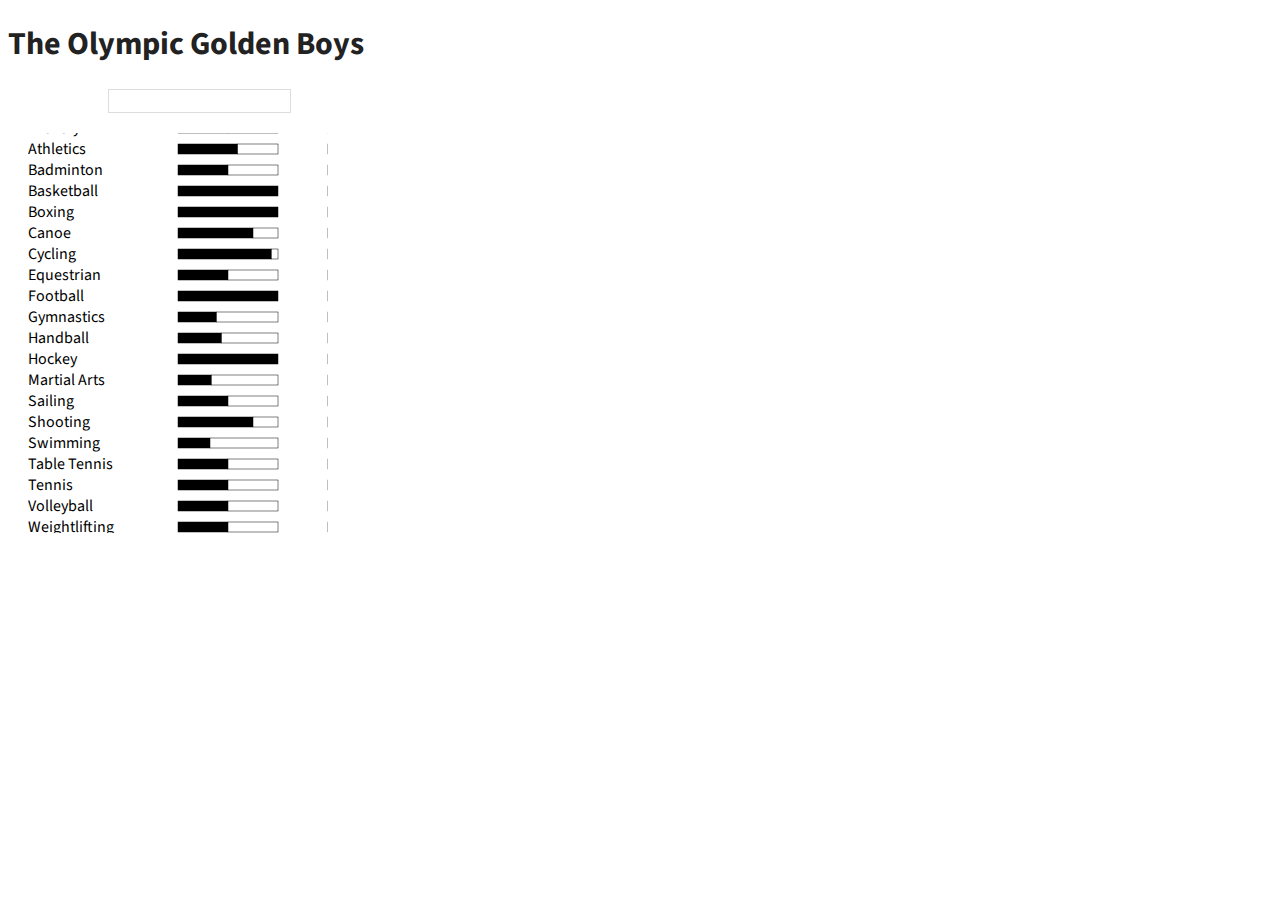
==== index.html @ 6d605896 "Included second bar chart" ====
<!DOCTYPE html>
<html>
<head>
    <link href='http://fonts.googleapis.com/css?family=Source+Sans+Pro:400,600,700' rel='stylesheet' type='text/css'>
    <link rel="stylesheet" href="style.css">
    <script src='lib/d3.min.js'></script>
    <meta charset='utf-8'>
    <title></title>
</head>
<body>
<h1>The Olympic Golden Boys</h1>

<div id="inputfield">
    <input type="text" name="fname"><br>
</div>

<div id="svgcontainer">
    <svg id="viz">
        <filter id="multiply-effect">
            <feBlend mode="multiply" in1="BackgroundImage"/>
        </filter>

    </svg>
</div>

<script>
    
    var x_gender = 150.; //position of first bar chart
    var x_repr = 300.; //position of second bar chart


    d3.csv('data/olympics_2012.csv', function(data) {

        // Given a value and the total return the percentage
        function percentage(value, total) {
            return d3.round((value / total) * 100, 2);
        }

        // Return percentage of females/males
        function fm_percentage(d, str) {
            var total = d.values.female + d.values.male;
            if (str=="f") {//returns female percentage
                value = d.values.female;
            }else if (str=="m"){//returns male percentage
                value = d.values.male;
            }
            return value / total * 100.;
        }                
        
        // Ugly code to return the athletes per bin
        function bin(values) {
            return (values.to20 + ' ' + values.to30 + ' ' + values.to40 + ' ' + values.to50 + ' ' + values.to60 + ' ' + values.to70 + ' ' + values.to80);
        }

        // Great work! We should see if we can refactor this to a case/switch statement to improve readability and performance if possible
        // TODO deal with the 'undefined' value
        function cluster(d) {

                    if (d.Sport.substr(0,3) == "Mod" || d.Sport.substr(0,3) == 'Ath' ||  d.Sport.substr(0,3) == 'Tri') {
                        return "Athletics";
                    }else if ( d.Sport.substr(0,3) == 'Cyc' ) {
                        return "Cycling";
                    }else if ( d.Sport.substr(0,3) == 'Can' ) {
                        return "Canoe";
                    }else if ( d.Sport.substr(0,3) == 'Div' || d.Sport.substr(0,3) == 'Wat' || d.Sport.substr(0,3) == 'Syn' || d.Sport.substr(0,4)=="Tram") {
                        return "Swimming";
                    }else if ( d.Sport.substr(0,3) == 'Tae' || d.Sport.substr(0,3) == 'Wre' || d.Sport.substr(0,3) == 'Jud') {
                        return "Martial Arts";
                    }else if ( d.Sport.substr(0,3) == 'Gym' ) {
                        return "Gymnastics";
                    }else if ( d.Sport.substr(0,5) == 'Beach' ) {
                        return "Volleyball";
                    }else{
                        return d.Sport;
                    }                

        }


        // we use this to set a default height for any horizontal bar, so we can change it in a single place
        var barHeight = 30;

        // We use this to set how wide the complete horizontal bar should be, again to change it in a single place
        var elementWidth = 200;

        // How many females?
        var sumFemale =  function(d){
           return d3.sum(d, function(c){
               return (c.Sex == 'F') ? 1 : 0
           })
        };

        // How many males?
        var sumMale =  function(d){
            return d3.sum(d, function(c){
                return (c.Sex == 'M') ? 1 : 0
            })
        };

        // How many gold medals?
       var sumGold =  function(d){
            return Math.round( 
                d3.sum(d, function(c){
                    return c.Gold;
                })
            )                                      
        };

        // How many silver medals?
       var sumSilver =  function(d){
            return Math.round( 
                d3.sum(d, function(c){
                    return c.Silver;
                })
            )                                      
        };  

        // How many bronze medals?
       var sumBronze =  function(d){
            return Math.round( 
                d3.sum(d, function(c){
                    return c.Bronze;
                })
            )                                      
                };                  

        // function to return the number of athletes with age between min and max as integers
        var ageBin = function(d, min, max) {
            return d3.sum(d, function(c){
                if (parseInt(c.Age) >= min && parseInt(c.Age) < max) {
                    return 1
                }
                else
                {
                    return 0
                }
            })
        };
        
        
        var country = 'Spain'; //for testing purposes, needs to be replaced by user choice
        
        
            
        // starting data, clustered and rolled up
        var sportData = d3.nest()
                .key(function (d) {
                    if (country == 'All') { //get data for all countries
                        var filter = 0;
                        return cluster(d);
                    }else { //get data for specific country
                        if (d.Country == country) {
                            return cluster(d);
                        }
                        else{ //return empty array
                            return "other";
                        }
                    }
                })
                .rollup(function (d) {
                    return {
                        female: sumFemale(d),
                        male: sumMale(d),
                        gold: sumGold(d),
                        silver: sumSilver(d),
                        bronze: sumBronze(d),
                        to20: ageBin(d, 10, 20),
                        to30: ageBin(d, 20, 30),
                        to40: ageBin(d, 30, 40),
                        to50: ageBin(d, 40, 50),
                        to60: ageBin(d, 50, 60),
                        to70: ageBin(d, 60, 70),
                        to80: ageBin(d, 70, 80),
                        athletes: d
                    }
                })
                .sortKeys(d3.ascending)
                .entries(data);
                
        function sum_athletes(d) { //sum athletes within sport
		      var sum = 0;
		      for(var i = 0; i < d.length; i++){
                  var nmale = d[i].values.male
                  var nfemale = d[i].values.female
                  if ( d[i].key != 'other') {
			         sum += nmale + nfemale; 
                  }
		      }
		      return sum;            
        }
                            
        var n_athletes = sum_athletes(sportData);

        function ratio_athletes(d) {
            var ratio =  ( d.values.female + d.values.male ) / n_athletes * 100.;
            return ratio;
        }

        // This function gets called every time we refilter the data
        function update( _data ) {

            // we use this to get the total size of the dataset
            // TODO this needs to update based on the selected country
            var totalAthletes = data.length;

            // The scale for the sex graph
            var scaleSex = d3.scale.linear()
                    .domain([0, 100])
                    .range([0, elementWidth]);

            // The scale for the age graph
            var scaleAge = d3.scale.linear()
                    .domain([10, 80])
                    .range([0, elementWidth]);

            // The scale for the sports presence
            var scalePresence = d3.scale.linear()
                    .domain([0, 100])
                    .range([0, elementWidth]);

            // initial selection
            var sports = d3.select('svg')
                    .selectAll('g')
                    .data(_data, function (d) {
                        return d.key;
                    })
                    

            // enter on initial selection
            // appends groups
            sports.enter()
                    .append('g')
                    .attr('transform', function (d, i) {
                        return ('translate(0,' + i * 21 + ')');
                    });

            
            //visualize male percentage rectangles
            sports.filter(function(d){
                        return (d.key != 'other')
                    })
                    .append("rect")
					.attr("width", function(d,i) { 
                        return fm_percentage(d, "m"); 
                    })
					.attr("height", 10)
					.attr("y", function(d,i) {
                        return -10;
                    })
					.attr("x", x_gender)
					.attr("fill", "black")
					.attr("stroke","black")
					.attr("stroke-width",0.5)
            
            //visualize female percentage rectangles
            sports.filter(function(d){
                        return (d.key != 'other')
                    })
                    .append("rect")
					.attr("width", function(d,i) { 
                        return fm_percentage(d, "f"); 
                    })
					.attr("height", 10)
					.attr("y", function(d,i) {
                        return -10;
                    })
					.attr("x", function(d) {
                        return x_gender + fm_percentage(d,"m");    
                    })
					.attr("fill", "white")
					.attr("stroke","black")
					.attr("stroke-width",0.5)     
            
                      
            
//----------- ADD BARS FOR ATHLETES REPRESENTATION ------
            //visualize percentage number of athletes
            sports.filter(function(d){
                        return (d.key != 'other')
                    })
                    .append("rect")
					.attr("width", function(d,i) { 
                        return ratio_athletes(d); 
                    })
					.attr("height", 10)
					.attr("y", function(d,i) {
                        return -10;
                    })
					.attr("x", x_repr)
					.attr("fill", "black")
					.attr("stroke","black")
					.attr("stroke-width",0.5)
            
            //visualize remaining bar for number of athletes
            sports.filter(function(d){
                        return (d.key != 'other')
                    })
                    .append("rect")
					.attr("width", function(d,i) { 
                        return 100 - ratio_athletes(d); 
                    })
					.attr("height", 10)
					.attr("y", function(d,i) {
                        return -10;
                    })
					.attr("x", function(d) {
                        return x_repr + ratio_athletes(d);    
                    })
					.attr("fill", "white")
					.attr("stroke","black")
					.attr("stroke-width",0.5)                 
             
//---------------------------------------------------------------------
//           // add the sports
            sports.filter(function(d){
                        return (d.key != 'other')
                    })
                    .append('text')
                    .text(function (d) {
                        return d.key;
                    });

            // add the female to male numbers
//            sports.append('text')
//                    .attr('x', '200')
//                    .text(function (d) {
//                        return (d.values.female + ' to ' + d.values.male);
//                    });

//            // add the total presence of the sport
//            sports.append('text')
//                    .attr('x', '400')
//                    .text(function (d) {
//                        return (d.values.athletes.length + ' of ' + totalAthletes + ' (' + percentage(d.values.athletes.length, totalAthletes) + ')' );
//                    });
//
//            // add the binned ages
//            sports.append('text')
//                    .attr('x', '600')
//                    .text(function (d) {
//                        return bin(d.values);
//                    });
//
//            // exit on initial selection
//            sports.exit()
//                    .remove();
        }

        // This actually draws our graph by triggering the update function
        // TODO wrap this in a binding to the user interface element, for selection to work
        update(sportData);
    });

</script>
</body>
</html>
---- style.css ----
/* general classes */

body{
	font-family: 'Source Sans Pro', sans-serif;
	color:#222;
}
.label{
	font-size: 12px;
	font-weight: 600;
}

.chart_title{
	font-size:14px;
	font-weight: 700;
	text-transform: uppercase;
	color: #222;
	opacity: 0.2;
}

input{
	border:1px solid #DDDDDD;
	height: 20px;
	margin-left:100px;
}

#svgcontainer {
    padding: 20px;
}

#viz{
	height:400px;
    width:960;
}

#medal_graph{
	width:960;
	height:200px;
}

/* barchart classes*/

.inner_label{
	fill: #fff;
	font-size: 12px;
}

.bar_val_male{
	fill: #96BBD6;
}

.bar_val_female{
	fill: #CC7FB2;
}

.bar_val_filled{
	fill: #7A7A7A;
}

.bar_val_empty{
	fill: #D3D3D3;
}

/* medal-chart */

.bronze_medal{
	fill: #8C753E;
	opacity: 0.7;
	filter: url(#multiply-effect);
}
.silver_medal{
	fill: #DBDBDB;
	opacity: 0.7;
	filter: url(#multiply-effect);
}
.gold_medal{
	fill: #FFCE00;
	opacity: 0.7;
	filter: url(#multiply-effect);
}

.bronze_total_label{
	fill: #8C753E;
	font-weight: bold;
	font-size:21px;
}

.silver_total_label{
	fill: #DBDBDB;
	font-weight: bold;
	font-size:21px;
}

.gold_total_label{
	fill: #FFCE00;
	font-weight: bold;
	font-size:21px;
}
/* bubble row classes */

.axis_label{
	font-size:10px;
	font-weight: bold;
	fill: #E2E2E2;
}

.axis_line, .axis_dot{
	 fill: #f2f2f2;
}

.country_circle{
	fill: #A2D0D6;
	opacity: 0.7;
	filter: url(#multiply-effect);
}
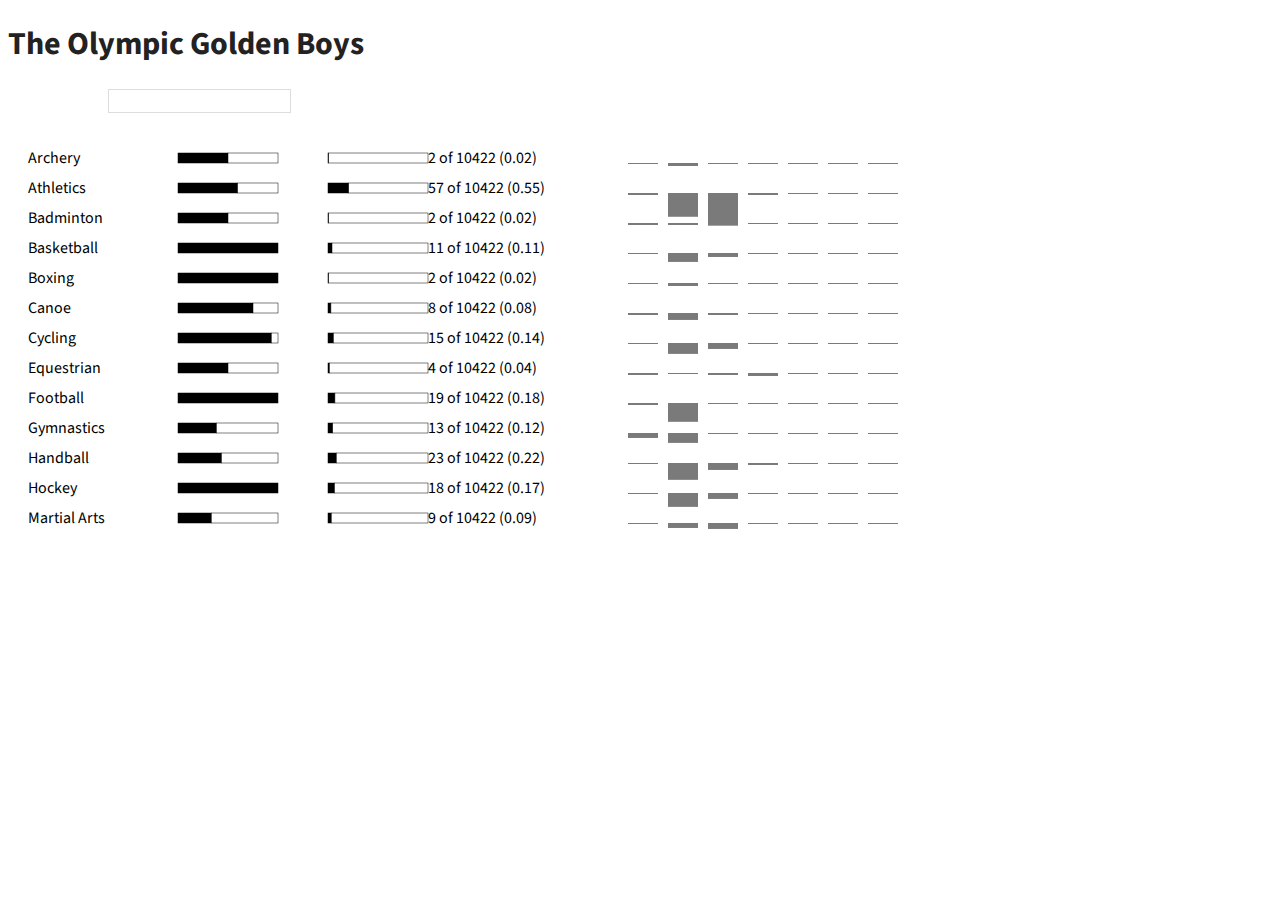
==== commit 0477064d: "Merge remote-tracking branch 'origin/Claudios_branch' into Agebins" ====
--- a/index.html
+++ b/index.html
@@ -49,7 +49,8 @@
         
         // Ugly code to return the athletes per bin
         function bin(values) {
-            return (values.to20 + ' ' + values.to30 + ' ' + values.to40 + ' ' + values.to50 + ' ' + values.to60 + ' ' + values.to70 + ' ' + values.to80);
+            var array = [values.to20, values.to30, values.to40, values.to50, values.to60, values.to70, values.to80];
+            return array;
         }
 
         // Great work! We should see if we can refactor this to a case/switch statement to improve readability and performance if possible
@@ -82,6 +83,11 @@
 
         // We use this to set how wide the complete horizontal bar should be, again to change it in a single place
         var elementWidth = 200;
+
+        // We use this to set how wide each age bin should be
+        var binWidth = 30;
+
+        var chartHeight = 500;
 
         // How many females?
         var sumFemale =  function(d){
@@ -195,6 +201,12 @@
             var ratio =  ( d.values.female + d.values.male ) / n_athletes * 100.;
             return ratio;
         }
+        var bins = d3.range(7).map(function(d){
+            return (d * 10) + 10;
+        });
+
+        // post the data to the console for inspection
+        // console.log(sportData);
 
         // This function gets called every time we refilter the data
         function update( _data ) {
@@ -210,13 +222,28 @@
 
             // The scale for the age graph
             var scaleAge = d3.scale.linear()
-                    .domain([10, 80])
-                    .range([0, elementWidth]);
+                    .domain([0, 100])
+                    .range([1, 100]);
+
+            var scaleAgeY = d3.scale.linear()
+                    .domain([0, 80])
+                    .range([1, 100]);
+
+            var AgeAxisY = d3.svg.axis()
+                    .scale(scaleAgeY)
+                    .orient('bottom');
 
             // The scale for the sports presence
             var scalePresence = d3.scale.linear()
                     .domain([0, 100])
                     .range([0, elementWidth]);
+
+
+            d3.select('svg')
+                    .attr('width', '1024')
+                    .attr('height', function(d){
+                        return ((_data.length * barHeight) + barHeight);
+                    });
 
             // initial selection
             var sports = d3.select('svg')
@@ -226,12 +253,27 @@
                     })
                     
 
+            d3.select('svg')
+                    .selectAll('g')
+                    .data(bins)
+                    .enter()
+                    .append('text')
+                    .text(function(d){
+                        return d;
+                    })
+                    .attr('x', function(d,i){
+                        return ((600 + (binWidth/4)) + (i * (binWidth + 10)));
+                    })
+                    .attr('y', function(d){
+                        return d3.select('svg').attr('height');
+                    });
+
             // enter on initial selection
             // appends groups
             sports.enter()
                     .append('g')
                     .attr('transform', function (d, i) {
-                        return ('translate(0,' + i * 21 + ')');
+                        return ('translate(0,' + ((i * barHeight) + barHeight) + ')');
                     });
 
             
@@ -327,23 +369,44 @@
 //                        return (d.values.female + ' to ' + d.values.male);
 //                    });
 
-//            // add the total presence of the sport
-//            sports.append('text')
-//                    .attr('x', '400')
-//                    .text(function (d) {
-//                        return (d.values.athletes.length + ' of ' + totalAthletes + ' (' + percentage(d.values.athletes.length, totalAthletes) + ')' );
-//                    });
-//
-//            // add the binned ages
-//            sports.append('text')
-//                    .attr('x', '600')
-//                    .text(function (d) {
-//                        return bin(d.values);
-//                    });
-//
-//            // exit on initial selection
-//            sports.exit()
-//                    .remove();
+            // add the total presence of the sport
+            sports.append('text')
+                    .attr('x', '400')
+                    .text(function (d) {
+                        return (d.values.athletes.length + ' of ' + totalAthletes + ' (' + percentage(d.values.athletes.length, totalAthletes) + ')' );
+                    });
+
+            // add the binned ages
+            var sportsAgeContainer = sports.selectAll('g')
+                    .data(function (d){
+                        return [d.values];
+                   });
+
+            // add a group to the container for every sport
+            sportsAgeContainer.enter()
+                    .append('g');
+
+            // this is the binding between the age bin container and the binned data
+            var sportsAgeBin = sportsAgeContainer.selectAll('g')
+                    .data(function (d){
+                        return bin(d);
+                    });
+
+            // This draws the bars in the age bin
+            sportsAgeBin.enter()
+                    .append('rect')
+                    .attr('height', function (d, i) {
+                        return scaleAge(d);
+                    })
+                    .attr('x', function(d, i){
+                        return 600 + (i* (binWidth + 10));
+                    })
+                    .attr('width', binWidth)
+                    .attr('class', 'bar_val_filled');
+
+            // exit on initial selection
+            sports.exit()
+                    .remove();
         }
 
         // This actually draws our graph by triggering the update function
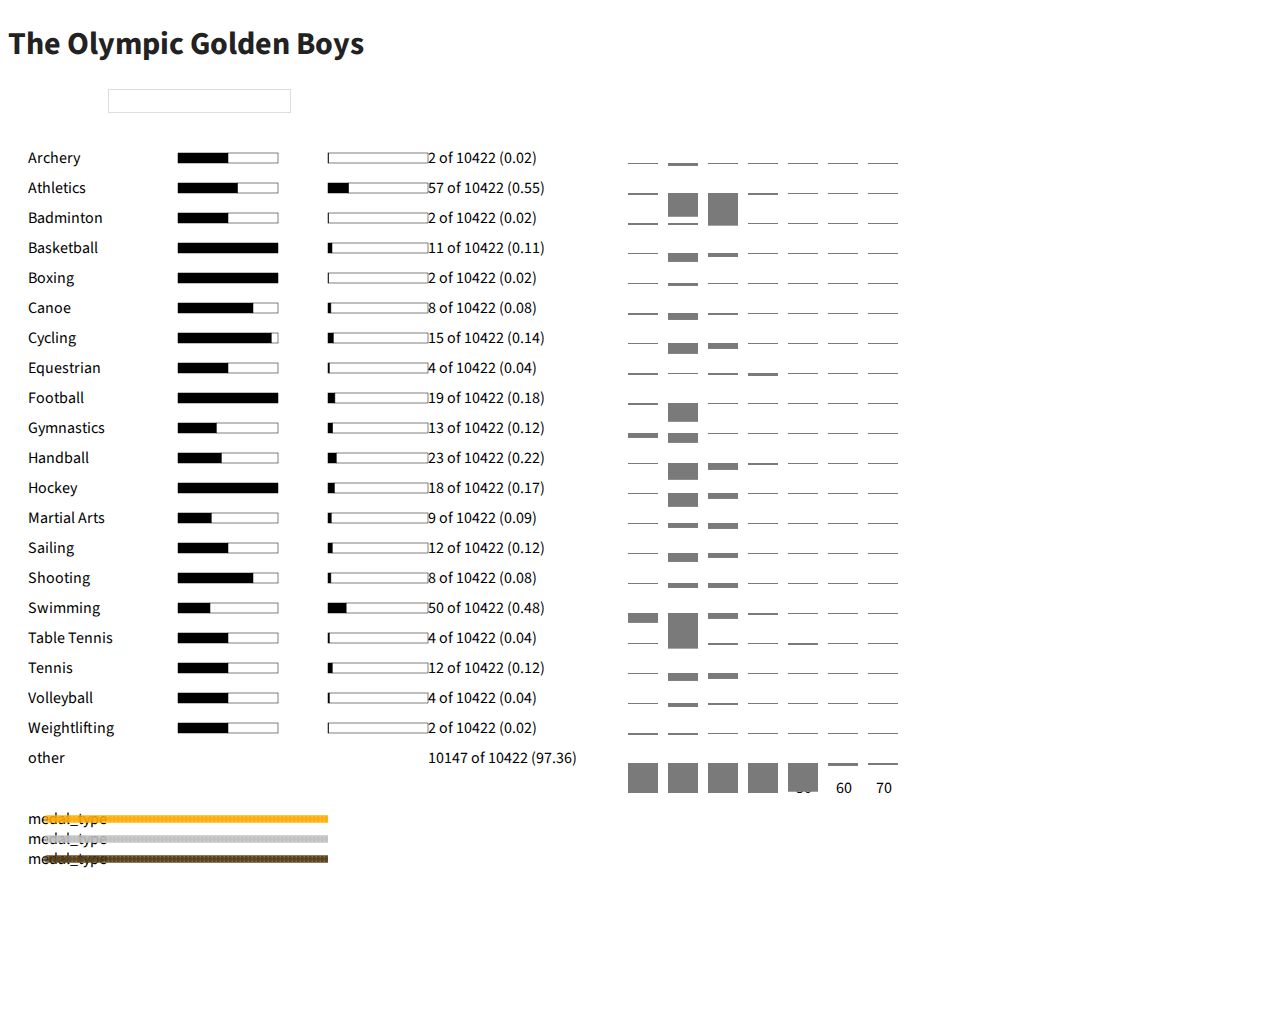
==== commit cf05bc0e: "Merge remote-tracking branch 'origin/medals_graph' into Agebins" ====
--- a/index.html
+++ b/index.html
@@ -19,8 +19,9 @@
         <filter id="multiply-effect">
             <feBlend mode="multiply" in1="BackgroundImage"/>
         </filter>
-
     </svg>
+
+    <svg id="medal_graph"></svg>
 </div>
 
 <script>
@@ -128,7 +129,7 @@
                     return c.Bronze;
                 })
             )                                      
-                };                  
+                };
 
         // function to return the number of athletes with age between min and max as integers
         var ageBin = function(d, min, max) {
@@ -205,8 +206,21 @@
             return (d * 10) + 10;
         });
 
+        function countMedals(dataset) {
+            console.log(dataset)
+            var sumG = 0.;            
+            var sumS = 0.;
+            var sumB = 0.;
+            for (i=0; i<dataset.length; i++){
+                sumG += dataset[i].values.gold;
+                sumS += dataset[i].values.silver;
+                sumB += dataset[i].values.bronze;
+            }
+            return [sumG, sumS, sumB];
+        }
+
         // post the data to the console for inspection
-        // console.log(sportData);
+        console.log(sportData);
 
         // This function gets called every time we refilter the data
         function update( _data ) {
@@ -246,6 +260,30 @@
                     });
 
             // initial selection
+
+            var nmedals = countMedals(_data);
+            console.log(nmedals[0])
+            var ngold = nmedals[0];
+            var nsilver = nmedals[1];
+            var nbronze = nmedals[2];
+
+            console.log(ngold)
+
+            var ncircleG = [];
+            for(var i=0; i<ngold; i++){
+                ncircleG[i] = i;
+            }
+            var ncircleS = [];
+            for(var i=0; i<nsilver; i++){
+                ncircleS[i] = i;
+            }
+            var ncircleB = [];
+            for(var i=0; i<nbronze; i++){
+                ncircleB[i] = i;
+            }
+
+            console.log(ncircleG)
+
             var sports = d3.select('svg')
                     .selectAll('g')
                     .data(_data, function (d) {
@@ -268,8 +306,69 @@
                         return d3.select('svg').attr('height');
                     });
 
+            var medal_graph_gold = d3.select('#medal_graph')
+                    .selectAll('circle')
+                    .data(ncircleG, function (d, i) {
+                        return i
+                    });
+
+            var medal_graph_silver = d3.select('#medal_graph')
+                    .selectAll('circle')
+                    .data(ncircleS, function (d, i) {
+                        return i
+                    });
+
+            var medal_graph_bronze = d3.select('#medal_graph')
+                    .selectAll('circle')
+                    .data(ncircleB, function (d, i) {
+                        return i
+                    });
+
+            var blaat = [0, 1, 2]
+            var medal_graph_label = d3.select('#medal_graph')
+                    .selectAll('g')
+                    .data(blaat, function(d, i){
+                        return d
+                    })
+
             // enter on initial selection
             // appends groups
+            // console.log(ncircle)
+            medal_graph_label.enter()
+                    .append('text')
+                    .data(blaat)
+                    .text("medal_type")
+                    .attr('y', function(d, i){
+                        return 25 + (i * 20)
+                    })
+
+            medal_graph_gold.enter()
+                    .append('circle')
+                    .attr('class', 'gold_medal')
+                    .attr('r', 4)
+                    .attr('cy', 20)
+                    .attr('cx', function (d, i){
+                        return 20 + (i * 4) 
+                    })
+
+            medal_graph_silver.enter()
+                    .append('circle')
+                    .attr('class', 'silver_medal')
+                    .attr('r', 4)
+                    .attr('cy', 40)
+                    .attr('cx', function (d, i){
+                        return 20 + (i * 4) 
+                    })
+
+            medal_graph_silver.enter()
+                    .append('circle')
+                    .attr('class', 'bronze_medal')
+                    .attr('r', 4)
+                    .attr('cy', 60)
+                    .attr('cx', function (d, i){
+                        return 20 + (i * 4) 
+                    })
+
             sports.enter()
                     .append('g')
                     .attr('transform', function (d, i) {
@@ -358,6 +457,8 @@
                         return (d.key != 'other')
                     })
                     .append('text')
+            // add the sports + medals
+            sports.append('text')
                     .text(function (d) {
                         return d.key;
                     });
--- a/style.css
+++ b/style.css
@@ -28,10 +28,10 @@
 }
 
 #viz{
-	height:400px;
-    width:960;
-}
+/*	height:2000px;
+    width:800px;
 
+*/}
 #medal_graph{
 	width:960;
 	height:200px;
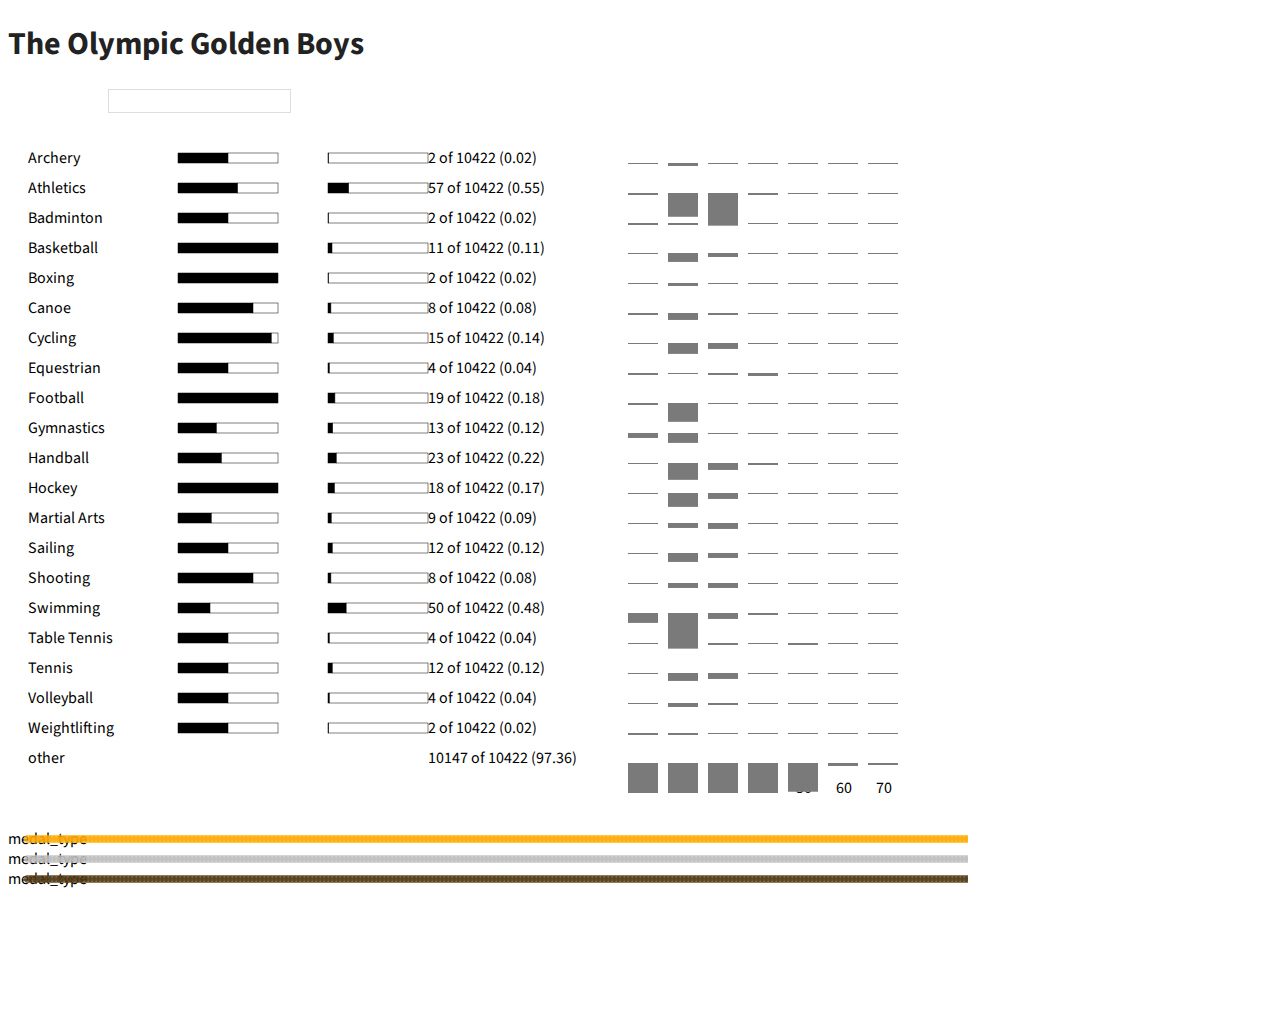
==== commit 0a49ae39: "Rebase, merge" ====
--- a/index.html
+++ b/index.html
@@ -20,8 +20,12 @@
             <feBlend mode="multiply" in1="BackgroundImage"/>
         </filter>
     </svg>
-
-    <svg id="medal_graph"></svg>
+ </div>
+
+ <div id="svgcontainer2">
+    <svg id="medal_graph">
+
+    </svg>
 </div>
 
 <script>
@@ -253,7 +257,7 @@
                     .range([0, elementWidth]);
 
 
-            d3.select('svg')
+            d3.selectAll('svg')
                     .attr('width', '1024')
                     .attr('height', function(d){
                         return ((_data.length * barHeight) + barHeight);
@@ -284,14 +288,14 @@
 
             console.log(ncircleG)
 
-            var sports = d3.select('svg')
+            var sports = d3.select('#viz')
                     .selectAll('g')
                     .data(_data, function (d) {
                         return d.key;
                     })
                     
 
-            d3.select('svg')
+            d3.select('#viz')
                     .selectAll('g')
                     .data(bins)
                     .enter()
--- a/style.css
+++ b/style.css
@@ -33,7 +33,7 @@
 
 */}
 #medal_graph{
-	width:960;
+	width:960px;
 	height:200px;
 }
 
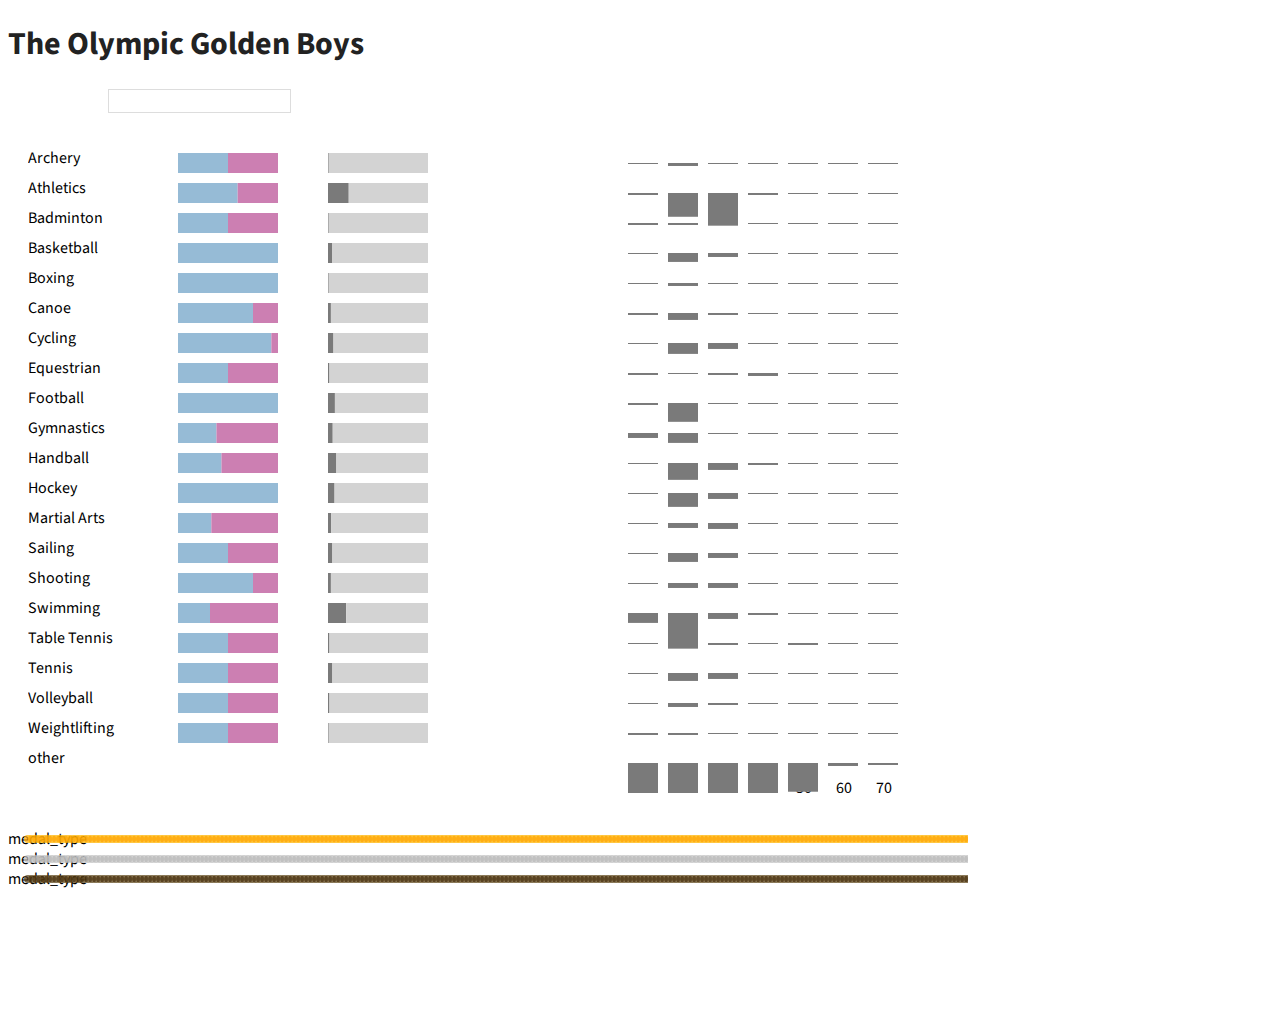
==== commit d0ef2508: "Update classes" ====
--- a/index.html
+++ b/index.html
@@ -388,14 +388,12 @@
 					.attr("width", function(d,i) { 
                         return fm_percentage(d, "m"); 
                     })
-					.attr("height", 10)
+					.attr("height", 20)
 					.attr("y", function(d,i) {
                         return -10;
                     })
 					.attr("x", x_gender)
-					.attr("fill", "black")
-					.attr("stroke","black")
-					.attr("stroke-width",0.5)
+					.attr("class", "bar_val_male")
             
             //visualize female percentage rectangles
             sports.filter(function(d){
@@ -405,18 +403,14 @@
 					.attr("width", function(d,i) { 
                         return fm_percentage(d, "f"); 
                     })
-					.attr("height", 10)
+					.attr("height", 20)
 					.attr("y", function(d,i) {
                         return -10;
                     })
 					.attr("x", function(d) {
                         return x_gender + fm_percentage(d,"m");    
                     })
-					.attr("fill", "white")
-					.attr("stroke","black")
-					.attr("stroke-width",0.5)     
-            
-                      
+                    .attr("class", "bar_val_female")    
             
 //----------- ADD BARS FOR ATHLETES REPRESENTATION ------
             //visualize percentage number of athletes
@@ -427,14 +421,12 @@
 					.attr("width", function(d,i) { 
                         return ratio_athletes(d); 
                     })
-					.attr("height", 10)
+					.attr("height", 20)
 					.attr("y", function(d,i) {
                         return -10;
                     })
 					.attr("x", x_repr)
-					.attr("fill", "black")
-					.attr("stroke","black")
-					.attr("stroke-width",0.5)
+                    .attr("class", "bar_val_filled");
             
             //visualize remaining bar for number of athletes
             sports.filter(function(d){
@@ -444,16 +436,14 @@
 					.attr("width", function(d,i) { 
                         return 100 - ratio_athletes(d); 
                     })
-					.attr("height", 10)
+					.attr("height", 20)
 					.attr("y", function(d,i) {
                         return -10;
                     })
 					.attr("x", function(d) {
                         return x_repr + ratio_athletes(d);    
                     })
-					.attr("fill", "white")
-					.attr("stroke","black")
-					.attr("stroke-width",0.5)                 
+                    .attr("class", "bar_val_empty");               
              
 //---------------------------------------------------------------------
 //           // add the sports
@@ -475,11 +465,11 @@
 //                    });
 
             // add the total presence of the sport
-            sports.append('text')
-                    .attr('x', '400')
-                    .text(function (d) {
-                        return (d.values.athletes.length + ' of ' + totalAthletes + ' (' + percentage(d.values.athletes.length, totalAthletes) + ')' );
-                    });
+            // sports.append('text')
+            //         .attr('x', '400')
+            //         .text(function (d) {
+            //             return (d.values.athletes.length + ' of ' + totalAthletes + ' (' + percentage(d.values.athletes.length, totalAthletes) + ')' );
+            //         });
 
             // add the binned ages
             var sportsAgeContainer = sports.selectAll('g')
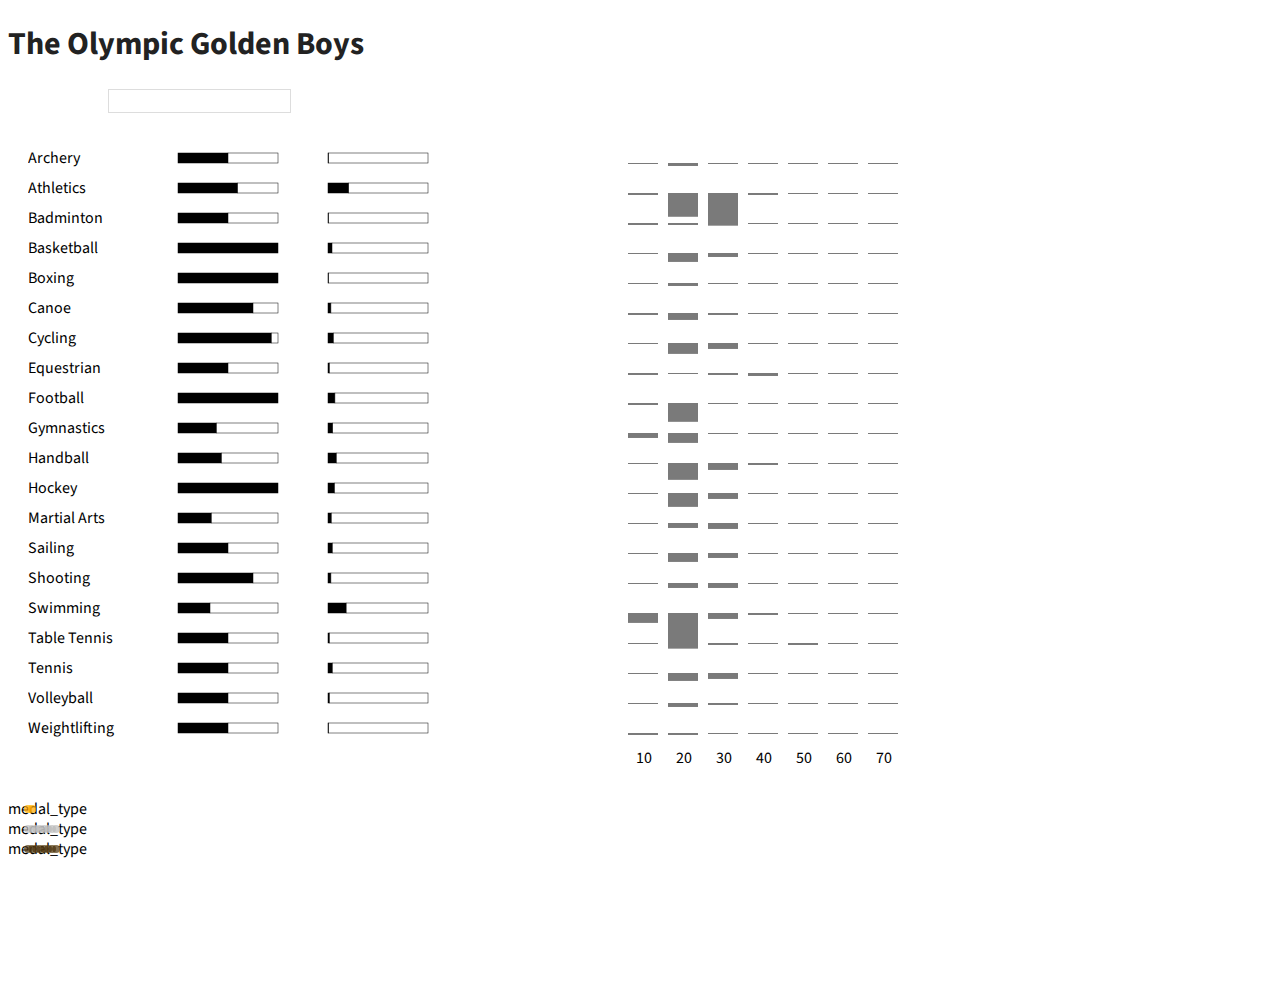
==== commit e99d7264: "Better filtering system" ====
--- a/index.html
+++ b/index.html
@@ -154,7 +154,7 @@
         
             
         // starting data, clustered and rolled up
-        var sportData = d3.nest()
+        var _sportData = d3.nest()
                 .key(function (d) {
                     if (country == 'All') { //get data for all countries
                         var filter = 0;
@@ -187,6 +187,11 @@
                 })
                 .sortKeys(d3.ascending)
                 .entries(data);
+        
+        var sportData = []
+        _sportData.forEach(function(d){
+            if(d.key != 'other') sportData.push(d)
+        })
                 
         function sum_athletes(d) { //sum athletes within sport
 		      var sum = 0;
@@ -381,76 +386,71 @@
 
             
             //visualize male percentage rectangles
-            sports.filter(function(d){
-                        return (d.key != 'other')
-                    })
-                    .append("rect")
+            sports.append("rect")
 					.attr("width", function(d,i) { 
                         return fm_percentage(d, "m"); 
                     })
-					.attr("height", 20)
+					.attr("height", 10)
 					.attr("y", function(d,i) {
                         return -10;
                     })
 					.attr("x", x_gender)
-					.attr("class", "bar_val_male")
+					.attr("fill", "black")
+					.attr("stroke","black")
+					.attr("stroke-width",0.5)
             
             //visualize female percentage rectangles
-            sports.filter(function(d){
-                        return (d.key != 'other')
-                    })
-                    .append("rect")
+            sports.append("rect")
 					.attr("width", function(d,i) { 
                         return fm_percentage(d, "f"); 
                     })
-					.attr("height", 20)
+					.attr("height", 10)
 					.attr("y", function(d,i) {
                         return -10;
                     })
 					.attr("x", function(d) {
                         return x_gender + fm_percentage(d,"m");    
                     })
-                    .attr("class", "bar_val_female")    
+					.attr("fill", "white")
+					.attr("stroke","black")
+					.attr("stroke-width",0.5)     
+            
+                      
             
 //----------- ADD BARS FOR ATHLETES REPRESENTATION ------
             //visualize percentage number of athletes
-            sports.filter(function(d){
-                        return (d.key != 'other')
-                    })
-                    .append("rect")
+            sports.append("rect")
 					.attr("width", function(d,i) { 
                         return ratio_athletes(d); 
                     })
-					.attr("height", 20)
+					.attr("height", 10)
 					.attr("y", function(d,i) {
                         return -10;
                     })
 					.attr("x", x_repr)
-                    .attr("class", "bar_val_filled");
+					.attr("fill", "black")
+					.attr("stroke","black")
+					.attr("stroke-width",0.5)
             
             //visualize remaining bar for number of athletes
-            sports.filter(function(d){
-                        return (d.key != 'other')
-                    })
-                    .append("rect")
+            sports.append("rect")
 					.attr("width", function(d,i) { 
                         return 100 - ratio_athletes(d); 
                     })
-					.attr("height", 20)
+					.attr("height", 10)
 					.attr("y", function(d,i) {
                         return -10;
                     })
 					.attr("x", function(d) {
                         return x_repr + ratio_athletes(d);    
                     })
-                    .attr("class", "bar_val_empty");               
+					.attr("fill", "white")
+					.attr("stroke","black")
+					.attr("stroke-width",0.5)                 
              
 //---------------------------------------------------------------------
 //           // add the sports
-            sports.filter(function(d){
-                        return (d.key != 'other')
-                    })
-                    .append('text')
+            sports.append('text')
             // add the sports + medals
             sports.append('text')
                     .text(function (d) {
@@ -465,11 +465,11 @@
 //                    });
 
             // add the total presence of the sport
-            // sports.append('text')
-            //         .attr('x', '400')
-            //         .text(function (d) {
-            //             return (d.values.athletes.length + ' of ' + totalAthletes + ' (' + percentage(d.values.athletes.length, totalAthletes) + ')' );
-            //         });
+//            sports.append('text')
+//                    .attr('x', '400')
+//                    .text(function (d) {
+//                        return (d.values.athletes.length + ' of ' + totalAthletes + ' (' + percentage(d.values.athletes.length, totalAthletes) + ')' );
+//                    });
 
             // add the binned ages
             var sportsAgeContainer = sports.selectAll('g')
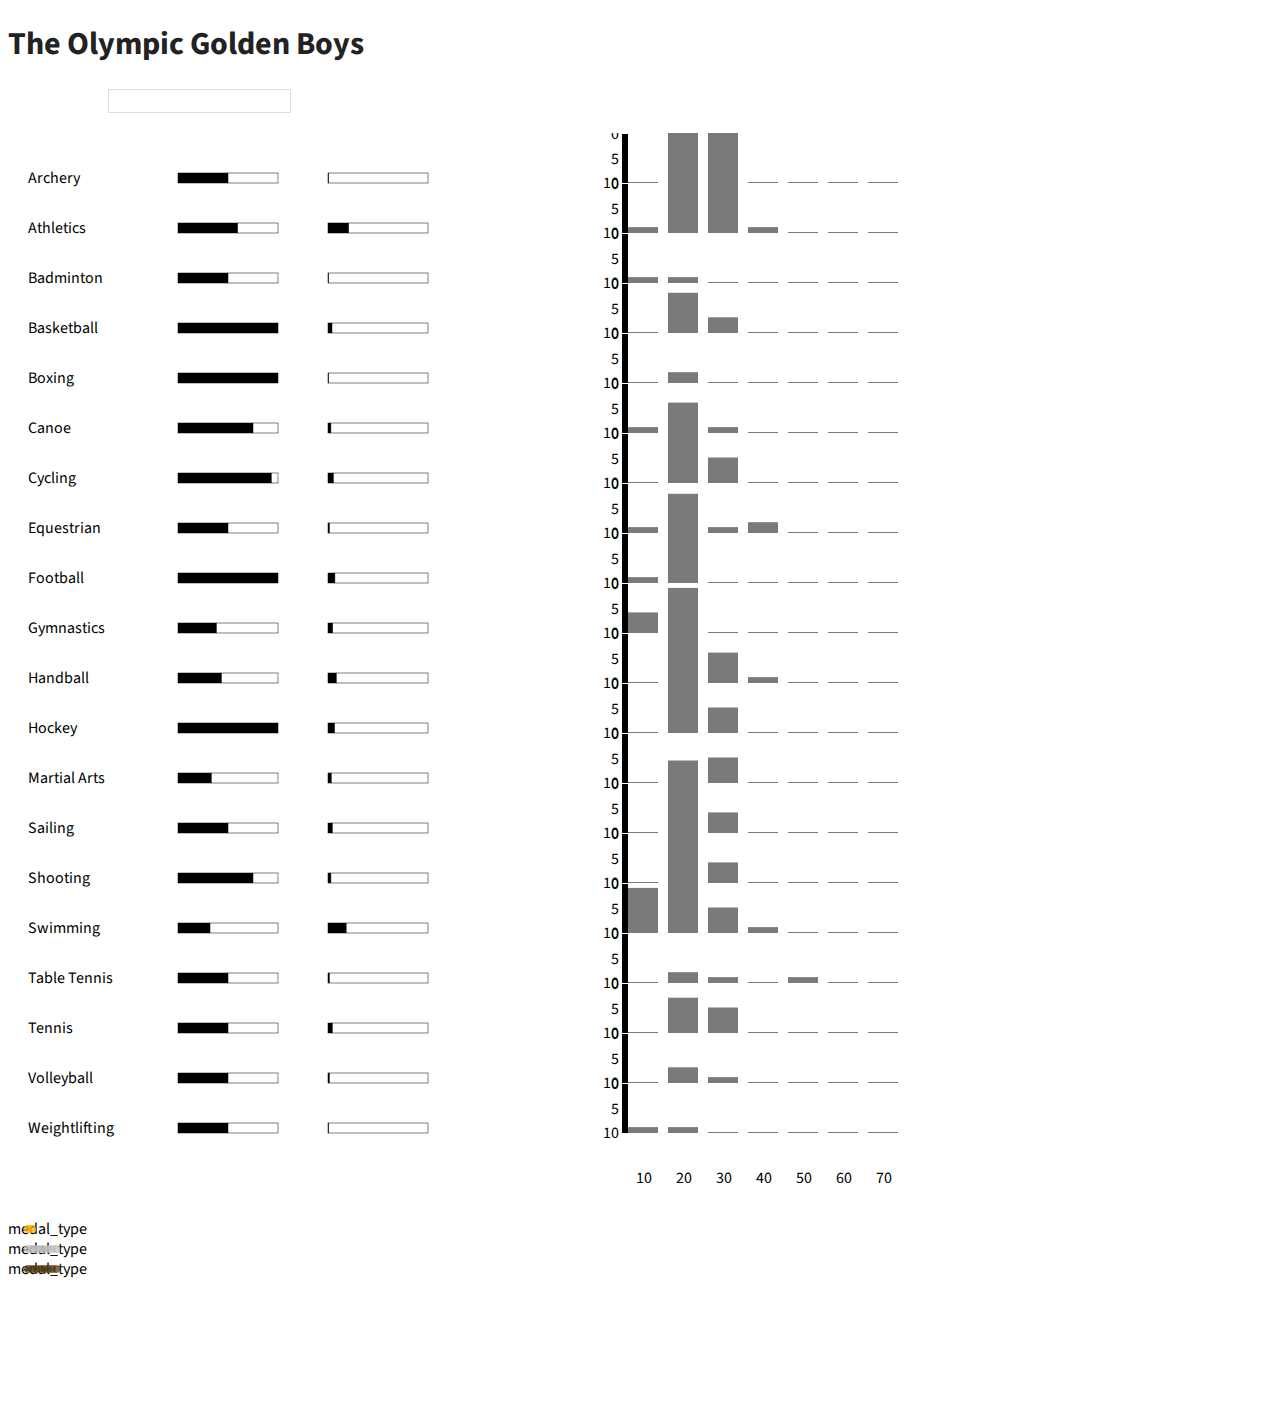
==== commit 5a4d987d: "After Claudio merge" ====
--- a/index.html
+++ b/index.html
@@ -84,15 +84,13 @@
 
 
         // we use this to set a default height for any horizontal bar, so we can change it in a single place
-        var barHeight = 30;
+        var barHeight = 50;
 
         // We use this to set how wide the complete horizontal bar should be, again to change it in a single place
         var elementWidth = 200;
 
         // We use this to set how wide each age bin should be
         var binWidth = 30;
-
-        var chartHeight = 500;
 
         // How many females?
         var sumFemale =  function(d){
@@ -249,12 +247,13 @@
                     .range([1, 100]);
 
             var scaleAgeY = d3.scale.linear()
-                    .domain([0, 80])
-                    .range([1, 100]);
+                    .domain([0, 10])
+                    .range([1, barHeight]);
 
             var AgeAxisY = d3.svg.axis()
                     .scale(scaleAgeY)
-                    .orient('bottom');
+                    .ticks(2)
+                    .orient('left');
 
             // The scale for the sports presence
             var scalePresence = d3.scale.linear()
@@ -491,13 +490,22 @@
             sportsAgeBin.enter()
                     .append('rect')
                     .attr('height', function (d, i) {
-                        return scaleAge(d);
+                        return scaleAgeY(d);
+                    })
+                    .attr('y', function(d, i){
+                        return -scaleAgeY(d);
                     })
                     .attr('x', function(d, i){
                         return 600 + (i* (binWidth + 10));
                     })
                     .attr('width', binWidth)
                     .attr('class', 'bar_val_filled');
+
+            sportsAgeContainer.append('g')
+                    .attr('transform', function(d){
+                        return ('translate(600,' + (-barHeight) +')')
+                    })
+                    .call(AgeAxisY);
 
             // exit on initial selection
             sports.exit()
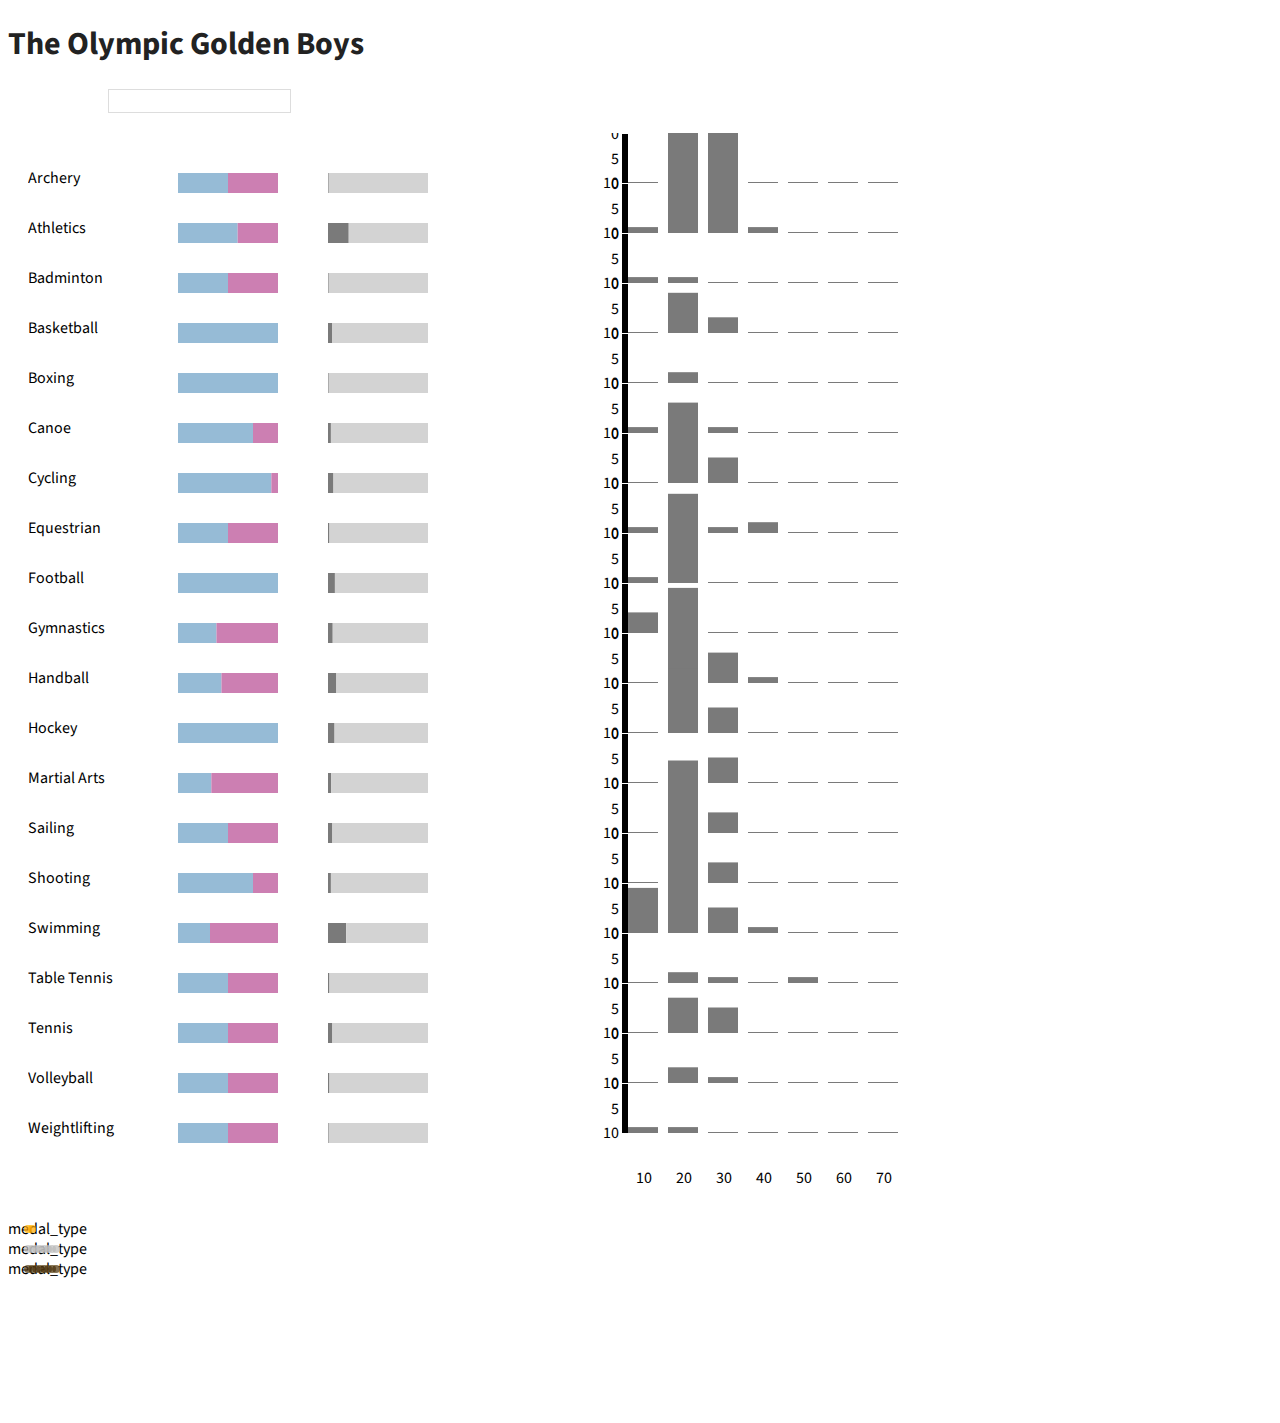
==== commit 95d8dd71: "Merge branch 'master' into HEAD" ====
--- a/index.html
+++ b/index.html
@@ -389,32 +389,26 @@
 					.attr("width", function(d,i) { 
                         return fm_percentage(d, "m"); 
                     })
-					.attr("height", 10)
+					.attr("height", 20)
 					.attr("y", function(d,i) {
                         return -10;
                     })
 					.attr("x", x_gender)
-					.attr("fill", "black")
-					.attr("stroke","black")
-					.attr("stroke-width",0.5)
+					.attr("class", "bar_val_male")
             
             //visualize female percentage rectangles
             sports.append("rect")
 					.attr("width", function(d,i) { 
                         return fm_percentage(d, "f"); 
                     })
-					.attr("height", 10)
+					.attr("height", 20)
 					.attr("y", function(d,i) {
                         return -10;
                     })
 					.attr("x", function(d) {
                         return x_gender + fm_percentage(d,"m");    
                     })
-					.attr("fill", "white")
-					.attr("stroke","black")
-					.attr("stroke-width",0.5)     
-            
-                      
+                    .attr("class", "bar_val_female")    
             
 //----------- ADD BARS FOR ATHLETES REPRESENTATION ------
             //visualize percentage number of athletes
@@ -422,30 +416,26 @@
 					.attr("width", function(d,i) { 
                         return ratio_athletes(d); 
                     })
-					.attr("height", 10)
+					.attr("height", 20)
 					.attr("y", function(d,i) {
                         return -10;
                     })
 					.attr("x", x_repr)
-					.attr("fill", "black")
-					.attr("stroke","black")
-					.attr("stroke-width",0.5)
+                    .attr("class", "bar_val_filled");
             
             //visualize remaining bar for number of athletes
             sports.append("rect")
 					.attr("width", function(d,i) { 
                         return 100 - ratio_athletes(d); 
                     })
-					.attr("height", 10)
+					.attr("height", 20)
 					.attr("y", function(d,i) {
                         return -10;
                     })
 					.attr("x", function(d) {
                         return x_repr + ratio_athletes(d);    
                     })
-					.attr("fill", "white")
-					.attr("stroke","black")
-					.attr("stroke-width",0.5)                 
+                    .attr("class", "bar_val_empty");               
              
 //---------------------------------------------------------------------
 //           // add the sports
